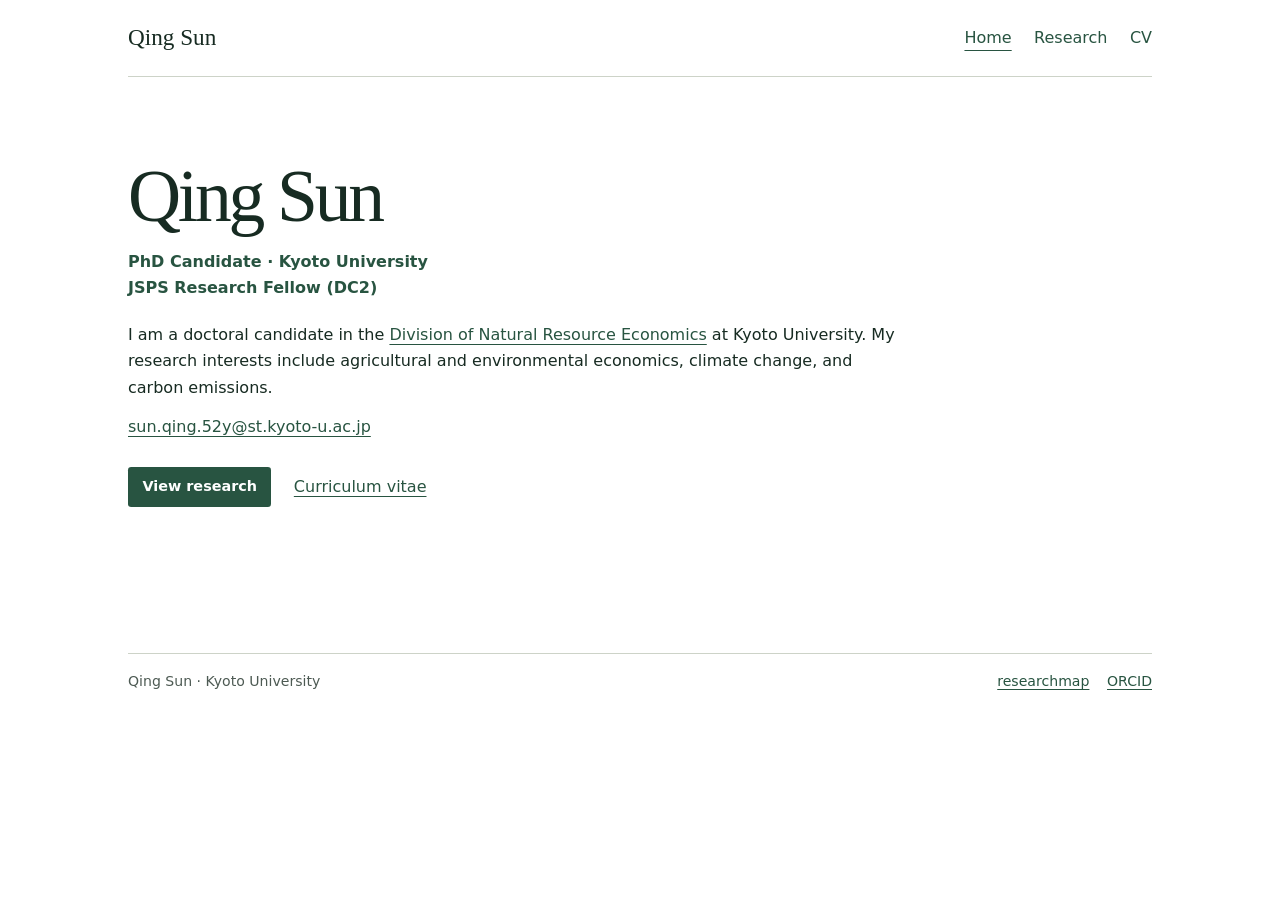
==== index.html @ 7d437a00 "Update the academic profile and organize research papers by status" ====
<!doctype html>
<html lang="en">
<head>
  <meta charset="utf-8">
  <meta name="viewport" content="width=device-width, initial-scale=1">
  <meta name="description" content="Qing Sun is a PhD candidate in natural resource economics at Kyoto University and a JSPS Research Fellow (DC2).">
  <title>Qing Sun | Kyoto University</title>
  <link rel="stylesheet" href="assets/site.css">
</head>
<body>
  <a class="skip-link" href="#main">Skip to content</a>
  <header class="masthead wrap">
    <a class="nameplate" href="index.html">Qing Sun</a>
    <nav aria-label="Main navigation">
      <a href="index.html" aria-current="page">Home</a>
      <a href="research.html">Research</a>
      <a href="cv.html">CV</a>
    </nav>
  </header>
  <main id="main" class="wrap">
    <div class="introduction reading">
      <h1>Qing Sun</h1>
      <p class="role">PhD Candidate · Kyoto University<br>JSPS Research Fellow (DC2)</p>
      <p>I am a doctoral candidate in the <a href="https://www.reseco.kais.kyoto-u.ac.jp/en/">Division of Natural Resource Economics</a> at Kyoto University. My research interests include agricultural and environmental economics, climate change, and carbon emissions.</p>
      <p><a href="mailto:sun.qing.52y@st.kyoto-u.ac.jp">sun.qing.52y@st.kyoto-u.ac.jp</a></p>
      <div class="actions">
        <a class="button" href="research.html">View research</a>
        <a href="cv.html">Curriculum vitae</a>
      </div>
      <!-- A future portrait goes here, beneath the introduction. -->
      <figure class="portrait-slot"></figure>
    </div>
  </main>
  <footer class="footnote wrap" id="contact">
    <span>Qing Sun · Kyoto University</span>
    <div><a href="https://researchmap.jp/chinsun">researchmap</a><a href="https://orcid.org/0009-0005-6671-2996">ORCID</a></div>
  </footer>
</body>
</html>
---- assets/site.css ----
:root {
  color-scheme: light;
  --ink: #172b22;
  --muted: #4d5a53;
  --accent: #285441;
  --line: #cdd3c8;
  --serif: Georgia, "Times New Roman", serif;
  --sans: system-ui, -apple-system, "Segoe UI", sans-serif;
}
*, *::before, *::after { box-sizing: border-box; }
body { margin: 0; background: #fff; color: var(--ink); font: 1rem/1.65 var(--sans); }
h1, h2, h3, p, figure, dl, dd, ol { margin: 0; }
a { color: var(--accent); text-underline-offset: 0.22em; }
a:hover { text-decoration-thickness: 2px; }
:focus-visible { outline: 2px solid var(--accent); outline-offset: 4px; }
.wrap { width: min(calc(100% - 4rem), 64rem); margin-inline: auto; }
.skip-link { position: fixed; top: 0.5rem; left: 0.5rem; z-index: 2; padding: 0.5rem; background: white; }
.skip-link:not(:focus) { clip-path: inset(100%); }
.masthead, .footnote { display: flex; align-items: center; justify-content: space-between; flex-wrap: wrap; gap: 0.35rem 1.2rem; }
.masthead { padding-block: 1.25rem; border-bottom: 1px solid var(--line); }
.nameplate { font: 1.45rem/1.1 var(--serif); text-decoration: none; color: var(--ink); }
nav { display: flex; align-items: center; gap: 1.4rem; }
nav a { padding-block: 0.3rem; text-decoration: none; }
nav a:hover, nav a[aria-current] { text-decoration: underline; text-underline-offset: 0.42em; }
main { min-height: 64vh; padding-block: clamp(2.75rem, 6.5vw, 5rem); }
h1, h2, h3 { font-family: var(--serif); font-weight: 400; }
h1 { font-size: clamp(2.7rem, 5.8vw, 4.6rem); line-height: 1.07; letter-spacing: -0.045em; }
h2 { font-size: clamp(1.55rem, 3vw, 2rem); line-height: 1.2; letter-spacing: -0.025em; }
h3 { font-size: clamp(1.25rem, 2.5vw, 1.6rem); line-height: 1.35; }
.role { margin-block: 0.8rem 1.3rem; color: var(--accent); font-weight: 550; }
.introduction > p + p { margin-top: 0.8rem; }
.actions { display: flex; flex-wrap: wrap; gap: 1rem 1.4rem; align-items: center; margin-top: 1.65rem; }
.button { display: inline-block; padding: 0.5rem 0.9rem; border-radius: 0.2rem; color: white; background: var(--accent); text-decoration: none; font-size: 0.9rem; font-weight: 600; }
.button:hover { background: var(--ink); }
.portrait-slot:empty { display: none; }
.portrait-slot img { display: block; max-width: min(100%, 22rem); height: auto; margin-top: 1.75rem; }
.reading { max-width: 49rem; }
.intro { max-width: 61ch; margin-block: 1rem; color: var(--muted); }
.section { margin-top: 2rem; padding-top: 1.35rem; border-top: 1px solid var(--line); }
.paper-group + .paper-group { margin-top: 2.1rem; }
.paper-titles { margin: 0.85rem 0 0; padding-left: 1.25rem; }
.paper-titles li + li { margin-top: 0.7rem; }
.cv h1 { font-size: clamp(1.65rem, 2.6vw, 2.05rem); letter-spacing: -0.025em; }
.cv h2 { font-size: clamp(1.25rem, 2vw, 1.5rem); }
.cv-row { display: grid; grid-template-columns: 10rem minmax(0, 1fr); gap: 0.15rem 1rem; margin-top: 1rem; }
dt { color: var(--muted); font-variant-numeric: tabular-nums; }
.references { padding-left: 1.35rem; }
.references li { margin-top: 0.85rem; }
.footnote { border-top: 1px solid var(--line); padding-block: 1rem 1.5rem; color: var(--muted); font-size: 0.88rem; }
.footnote a + a { margin-left: 1.1rem; }
@media (max-width: 43rem) {
  .wrap { width: min(calc(100% - 2.5rem), 36rem); }
  .cv-row { grid-template-columns: 1fr; }
}
@media (max-width: 25rem) {
  .wrap { width: calc(100% - 2rem); }
  nav { gap: 0.85rem; }
}
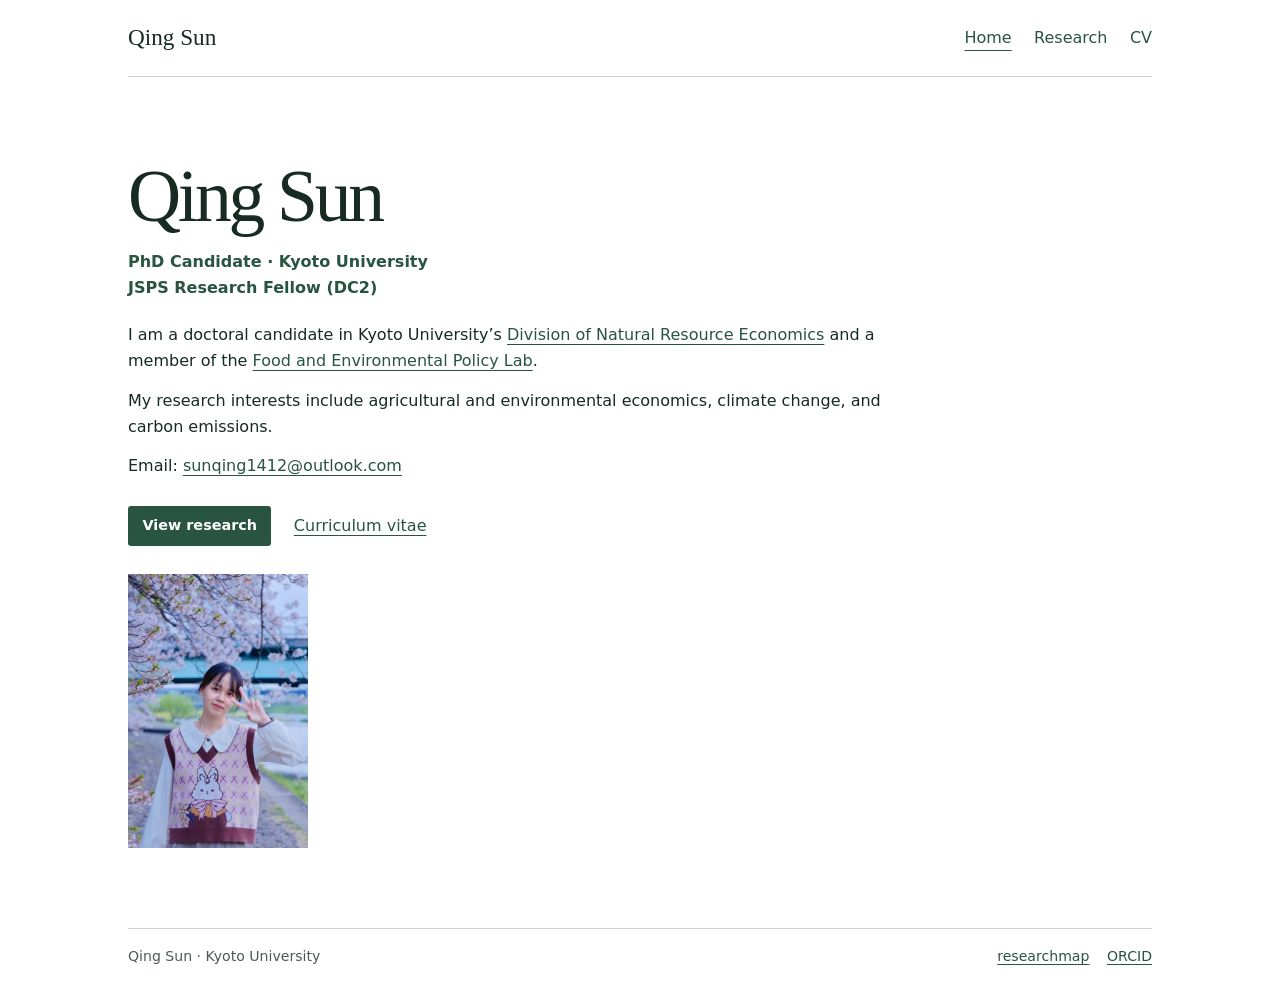
==== commit a7771719: "Update homepage affiliation, research interests, email, and portrait" ====
--- a/index.html
+++ b/index.html
@@ -21,14 +21,16 @@
     <div class="introduction reading">
       <h1>Qing Sun</h1>
       <p class="role">PhD Candidate · Kyoto University<br>JSPS Research Fellow (DC2)</p>
-      <p>I am a doctoral candidate in the <a href="https://www.reseco.kais.kyoto-u.ac.jp/en/">Division of Natural Resource Economics</a> at Kyoto University. My research interests include agricultural and environmental economics, climate change, and carbon emissions.</p>
-      <p><a href="mailto:sun.qing.52y@st.kyoto-u.ac.jp">sun.qing.52y@st.kyoto-u.ac.jp</a></p>
+      <p>I am a doctoral candidate in Kyoto University’s <a href="https://www.reseco.kais.kyoto-u.ac.jp/en/">Division of Natural Resource Economics</a> and a member of the <a href="https://www.reseco.kais.kyoto-u.ac.jp/en/lab/food-and-environmental-policy/">Food and Environmental Policy Lab</a>.</p>
+      <p>My research interests include agricultural and environmental economics, climate change, and carbon emissions.</p>
+      <p>Email: <a href="mailto:sunqing1412@outlook.com">sunqing1412@outlook.com</a></p>
       <div class="actions">
         <a class="button" href="research.html">View research</a>
         <a href="cv.html">Curriculum vitae</a>
       </div>
-      <!-- A future portrait goes here, beneath the introduction. -->
-      <figure class="portrait-slot"></figure>
+      <figure class="portrait-slot">
+        <img src="assets/qing-sun.webp" width="180" height="274" alt="Qing Sun beneath cherry blossoms">
+      </figure>
     </div>
   </main>
   <footer class="footnote wrap" id="contact">
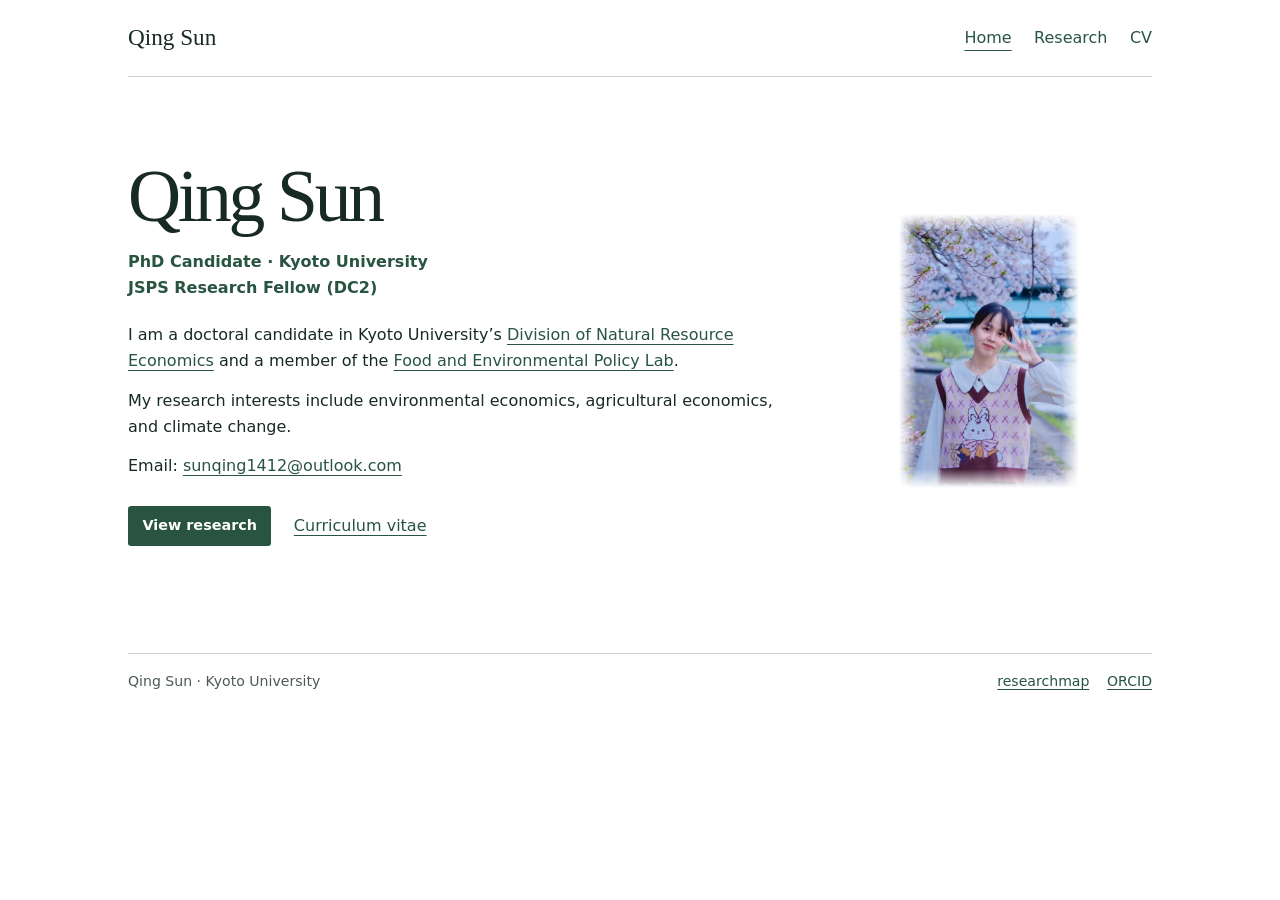
==== commit 48bc432d: "Update research interests and place the profile photo beside the introduction" ====
--- a/index.html
+++ b/index.html
@@ -5,7 +5,7 @@
   <meta name="viewport" content="width=device-width, initial-scale=1">
   <meta name="description" content="Qing Sun is a PhD candidate in natural resource economics at Kyoto University and a JSPS Research Fellow (DC2).">
   <title>Qing Sun | Kyoto University</title>
-  <link rel="stylesheet" href="assets/site.css">
+  <link rel="stylesheet" href="assets/site.css?v=portrait-layout">
 </head>
 <body>
   <a class="skip-link" href="#main">Skip to content</a>
@@ -18,15 +18,19 @@
     </nav>
   </header>
   <main id="main" class="wrap">
-    <div class="introduction reading">
-      <h1>Qing Sun</h1>
-      <p class="role">PhD Candidate · Kyoto University<br>JSPS Research Fellow (DC2)</p>
-      <p>I am a doctoral candidate in Kyoto University’s <a href="https://www.reseco.kais.kyoto-u.ac.jp/en/">Division of Natural Resource Economics</a> and a member of the <a href="https://www.reseco.kais.kyoto-u.ac.jp/en/lab/food-and-environmental-policy/">Food and Environmental Policy Lab</a>.</p>
-      <p>My research interests include agricultural and environmental economics, climate change, and carbon emissions.</p>
-      <p>Email: <a href="mailto:sunqing1412@outlook.com">sunqing1412@outlook.com</a></p>
-      <div class="actions">
-        <a class="button" href="research.html">View research</a>
-        <a href="cv.html">Curriculum vitae</a>
+    <div class="profile">
+      <div class="profile-heading">
+        <h1>Qing Sun</h1>
+        <p class="role">PhD Candidate · Kyoto University<br>JSPS Research Fellow (DC2)</p>
+      </div>
+      <div class="introduction">
+        <p>I am a doctoral candidate in Kyoto University’s <a href="https://www.reseco.kais.kyoto-u.ac.jp/en/">Division of Natural Resource Economics</a> and a member of the <a href="https://www.reseco.kais.kyoto-u.ac.jp/en/lab/food-and-environmental-policy/">Food and Environmental Policy Lab</a>.</p>
+        <p>My research interests include environmental economics, agricultural economics, and climate change.</p>
+        <p>Email: <a href="mailto:sunqing1412@outlook.com">sunqing1412@outlook.com</a></p>
+        <div class="actions">
+          <a class="button" href="research.html">View research</a>
+          <a href="cv.html">Curriculum vitae</a>
+        </div>
       </div>
       <figure class="portrait-slot">
         <img src="assets/qing-sun.webp" width="180" height="274" alt="Qing Sun beneath cherry blossoms">
--- a/assets/site.css
+++ b/assets/site.css
@@ -32,8 +32,25 @@
 .actions { display: flex; flex-wrap: wrap; gap: 1rem 1.4rem; align-items: center; margin-top: 1.65rem; }
 .button { display: inline-block; padding: 0.5rem 0.9rem; border-radius: 0.2rem; color: white; background: var(--accent); text-decoration: none; font-size: 0.9rem; font-weight: 600; }
 .button:hover { background: var(--ink); }
-.portrait-slot:empty { display: none; }
-.portrait-slot img { display: block; max-width: min(100%, 22rem); height: auto; margin-top: 1.75rem; }
+.profile {
+  display: grid;
+  grid-template-columns: minmax(0, 2fr) minmax(0, 1fr);
+  grid-template-areas: "heading portrait" "intro portrait";
+  column-gap: clamp(1.25rem, 4vw, 3rem);
+}
+.profile-heading { grid-area: heading; align-self: end; }
+.introduction { grid-area: intro; }
+.portrait-slot { grid-area: portrait; place-self: center; width: min(100%, 180px); position: relative; }
+.portrait-slot img { display: block; width: 100%; height: auto; }
+.portrait-slot::after {
+  content: "";
+  position: absolute;
+  inset: 0;
+  pointer-events: none;
+  background:
+    linear-gradient(to right, white, transparent 10%, transparent 90%, white),
+    linear-gradient(to bottom, white, transparent 7%, transparent 93%, white);
+}
 .reading { max-width: 49rem; }
 .intro { max-width: 61ch; margin-block: 1rem; color: var(--muted); }
 .section { margin-top: 2rem; padding-top: 1.35rem; border-top: 1px solid var(--line); }
@@ -52,6 +69,15 @@
   .wrap { width: min(calc(100% - 2.5rem), 36rem); }
   .cv-row { grid-template-columns: 1fr; }
 }
+@media (max-width: 32rem) {
+  .profile {
+    grid-template-columns: minmax(0, 1fr) clamp(5rem, 25vw, 7.5rem);
+    grid-template-areas: "heading portrait" "intro intro";
+    gap: 1.35rem 1rem;
+  }
+  .profile-heading { align-self: center; }
+  .profile .role { margin-bottom: 0; }
+}
 @media (max-width: 25rem) {
   .wrap { width: calc(100% - 2rem); }
   nav { gap: 0.85rem; }
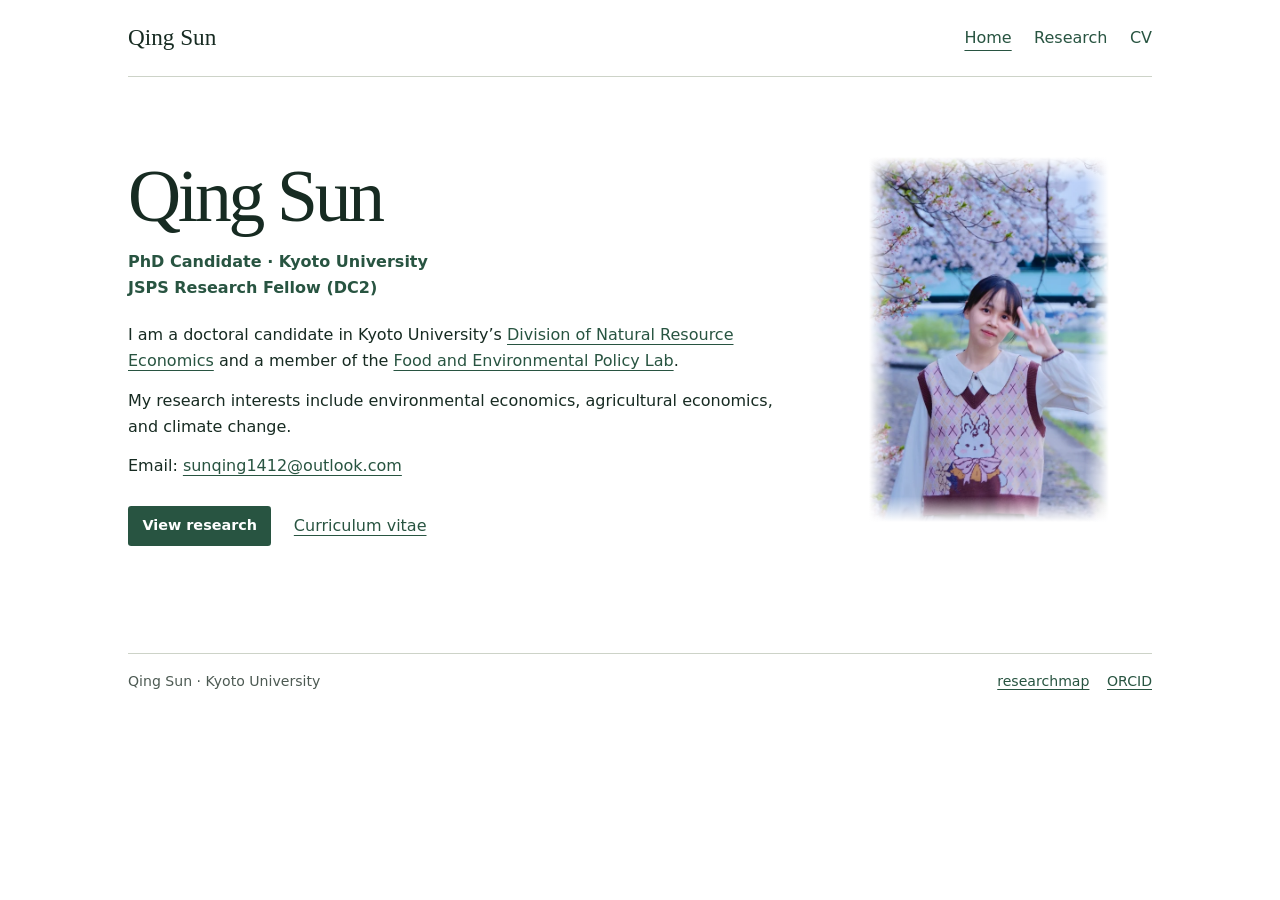
==== commit b878143f: "Refresh portrait dimensions and sizing instructions" ====
--- a/index.html
+++ b/index.html
@@ -5,7 +5,7 @@
   <meta name="viewport" content="width=device-width, initial-scale=1">
   <meta name="description" content="Qing Sun is a PhD candidate in natural resource economics at Kyoto University and a JSPS Research Fellow (DC2).">
   <title>Qing Sun | Kyoto University</title>
-  <link rel="stylesheet" href="assets/site.css?v=portrait-layout">
+  <link rel="stylesheet" href="assets/site.css?v=portrait-alignment">
 </head>
 <body>
   <a class="skip-link" href="#main">Skip to content</a>
@@ -33,7 +33,7 @@
         </div>
       </div>
       <figure class="portrait-slot">
-        <img src="assets/qing-sun.webp" width="180" height="274" alt="Qing Sun beneath cherry blossoms">
+        <img src="assets/qing-sun.webp" width="540" height="822" alt="Qing Sun beneath cherry blossoms">
       </figure>
     </div>
   </main>
--- a/assets/site.css
+++ b/assets/site.css
@@ -38,9 +38,9 @@
   grid-template-areas: "heading portrait" "intro portrait";
   column-gap: clamp(1.25rem, 4vw, 3rem);
 }
-.profile-heading { grid-area: heading; align-self: end; }
+.profile-heading { grid-area: heading; align-self: start; }
 .introduction { grid-area: intro; }
-.portrait-slot { grid-area: portrait; place-self: center; width: min(100%, 180px); position: relative; }
+.portrait-slot { grid-area: portrait; place-self: start center; width: min(100%, 240px); position: relative; }
 .portrait-slot img { display: block; width: 100%; height: auto; }
 .portrait-slot::after {
   content: "";
@@ -71,11 +71,10 @@
 }
 @media (max-width: 32rem) {
   .profile {
-    grid-template-columns: minmax(0, 1fr) clamp(5rem, 25vw, 7.5rem);
+    grid-template-columns: minmax(0, 1fr) clamp(5rem, 28vw, 8rem);
     grid-template-areas: "heading portrait" "intro intro";
     gap: 1.35rem 1rem;
   }
-  .profile-heading { align-self: center; }
   .profile .role { margin-bottom: 0; }
 }
 @media (max-width: 25rem) {
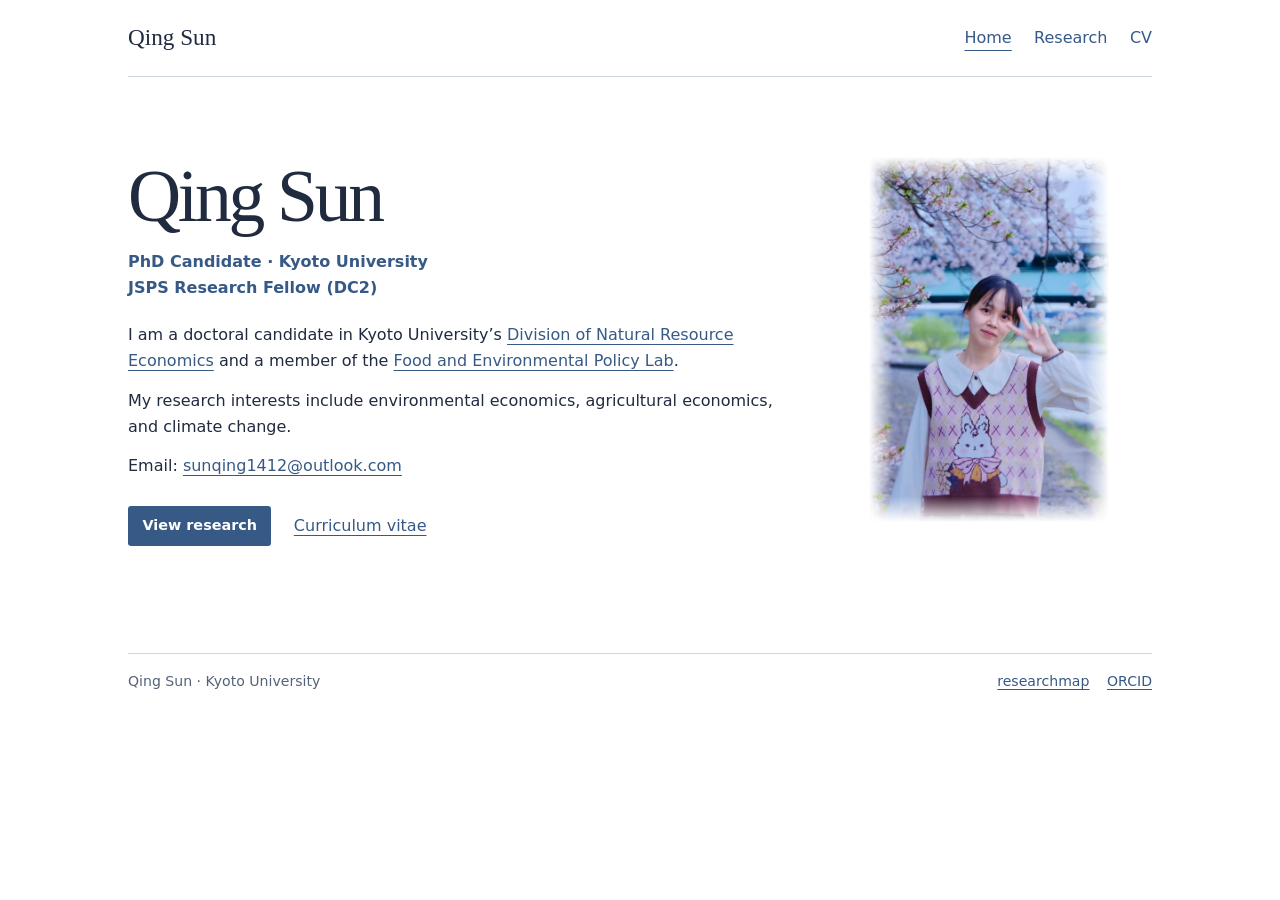
==== commit fc82c6f5: "Load the new palette on Home, Research and CV" ====
--- a/index.html
+++ b/index.html
@@ -5,7 +5,7 @@
   <meta name="viewport" content="width=device-width, initial-scale=1">
   <meta name="description" content="Qing Sun is a PhD candidate in natural resource economics at Kyoto University and a JSPS Research Fellow (DC2).">
   <title>Qing Sun | Kyoto University</title>
-  <link rel="stylesheet" href="assets/site.css?v=portrait-alignment">
+  <link rel="stylesheet" href="assets/site.css?v=slate-blue">
 </head>
 <body>
   <a class="skip-link" href="#main">Skip to content</a>
--- a/assets/site.css
+++ b/assets/site.css
@@ -1,9 +1,9 @@
 :root {
   color-scheme: light;
-  --ink: #172b22;
-  --muted: #4d5a53;
-  --accent: #285441;
-  --line: #cdd3c8;
+  --ink: #202b40;
+  --muted: #556278;
+  --accent: #365986;
+  --line: #cfd6e0;
   --serif: Georgia, "Times New Roman", serif;
   --sans: system-ui, -apple-system, "Segoe UI", sans-serif;
 }
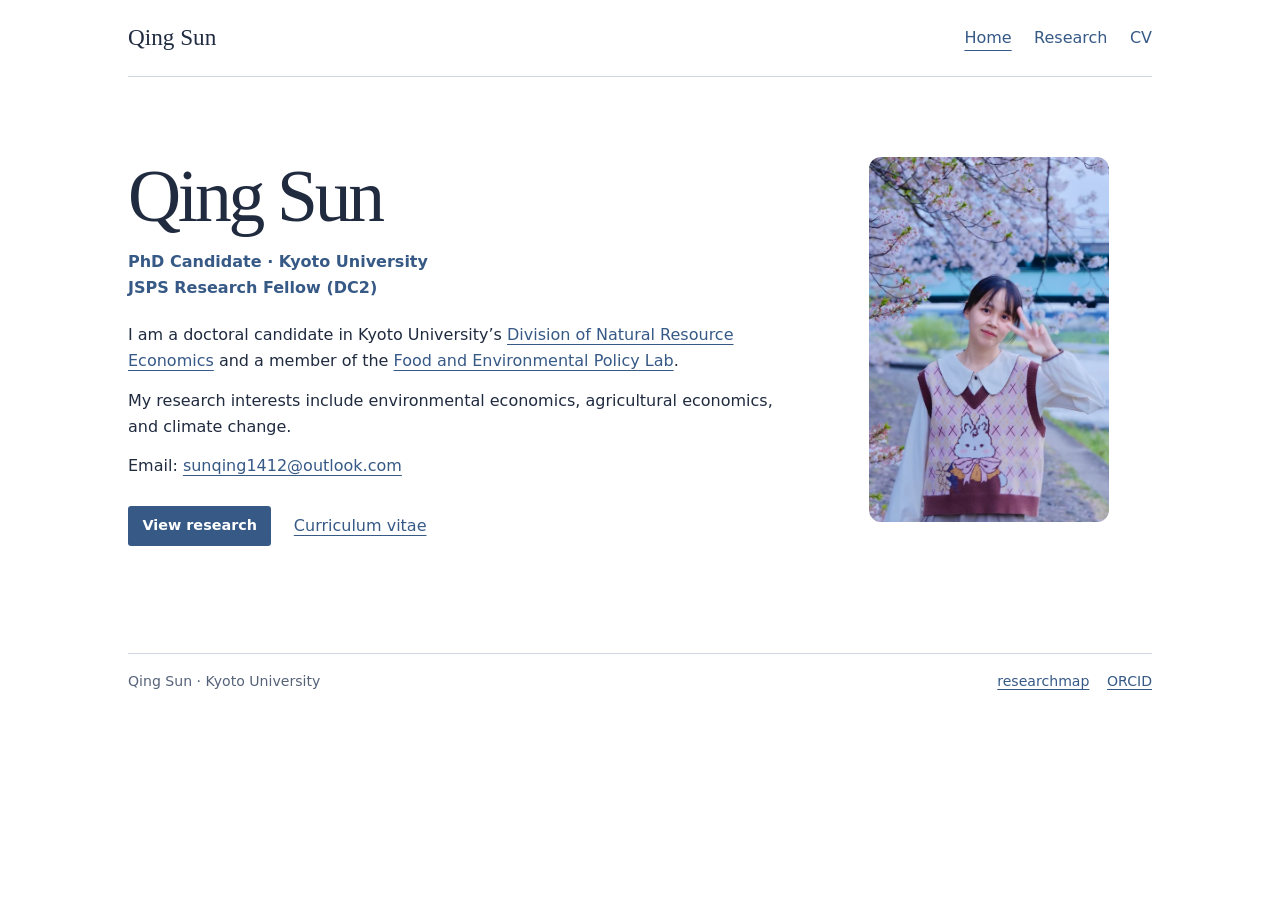
==== commit 0442034e: "Load the rounded portrait and update its styling note" ====
--- a/index.html
+++ b/index.html
@@ -5,7 +5,7 @@
   <meta name="viewport" content="width=device-width, initial-scale=1">
   <meta name="description" content="Qing Sun is a PhD candidate in natural resource economics at Kyoto University and a JSPS Research Fellow (DC2).">
   <title>Qing Sun | Kyoto University</title>
-  <link rel="stylesheet" href="assets/site.css?v=slate-blue">
+  <link rel="stylesheet" href="assets/site.css?v=rounded-portrait">
 </head>
 <body>
   <a class="skip-link" href="#main">Skip to content</a>
--- a/assets/site.css
+++ b/assets/site.css
@@ -40,17 +40,8 @@
 }
 .profile-heading { grid-area: heading; align-self: start; }
 .introduction { grid-area: intro; }
-.portrait-slot { grid-area: portrait; place-self: start center; width: min(100%, 240px); position: relative; }
-.portrait-slot img { display: block; width: 100%; height: auto; }
-.portrait-slot::after {
-  content: "";
-  position: absolute;
-  inset: 0;
-  pointer-events: none;
-  background:
-    linear-gradient(to right, white, transparent 10%, transparent 90%, white),
-    linear-gradient(to bottom, white, transparent 7%, transparent 93%, white);
-}
+.portrait-slot { grid-area: portrait; place-self: start center; width: min(100%, 240px); }
+.portrait-slot img { display: block; width: 100%; height: auto; border-radius: 12px; }
 .reading { max-width: 49rem; }
 .intro { max-width: 61ch; margin-block: 1rem; color: var(--muted); }
 .section { margin-top: 2rem; padding-top: 1.35rem; border-top: 1px solid var(--line); }
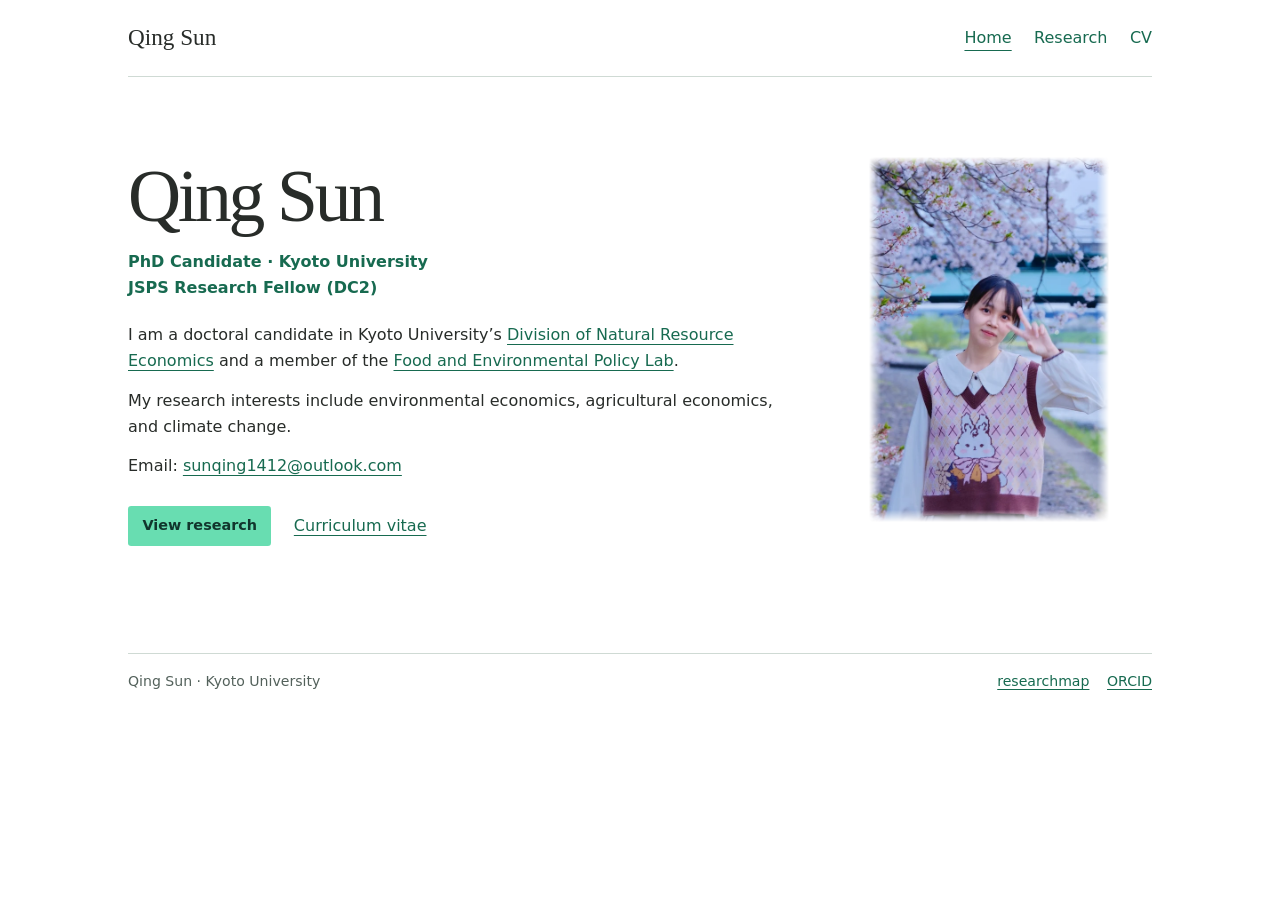
==== commit e53e8145: "Use the mint theme on all pages and document the root site address" ====
--- a/index.html
+++ b/index.html
@@ -5,7 +5,7 @@
   <meta name="viewport" content="width=device-width, initial-scale=1">
   <meta name="description" content="Qing Sun is a PhD candidate in natural resource economics at Kyoto University and a JSPS Research Fellow (DC2).">
   <title>Qing Sun | Kyoto University</title>
-  <link rel="stylesheet" href="assets/site.css?v=rounded-portrait">
+  <link rel="stylesheet" href="assets/site.css?v=mint-feather">
 </head>
 <body>
   <a class="skip-link" href="#main">Skip to content</a>
--- a/assets/site.css
+++ b/assets/site.css
@@ -1,9 +1,11 @@
 :root {
   color-scheme: light;
-  --ink: #202b40;
-  --muted: #556278;
-  --accent: #365986;
-  --line: #cfd6e0;
+  --ink: #282c29;
+  --muted: #53615b;
+  --accent: #176a50;
+  --mint: #68ddb1;
+  --button-ink: #11362d;
+  --line: #cfdad4;
   --serif: Georgia, "Times New Roman", serif;
   --sans: system-ui, -apple-system, "Segoe UI", sans-serif;
 }
@@ -30,8 +32,8 @@
 .role { margin-block: 0.8rem 1.3rem; color: var(--accent); font-weight: 550; }
 .introduction > p + p { margin-top: 0.8rem; }
 .actions { display: flex; flex-wrap: wrap; gap: 1rem 1.4rem; align-items: center; margin-top: 1.65rem; }
-.button { display: inline-block; padding: 0.5rem 0.9rem; border-radius: 0.2rem; color: white; background: var(--accent); text-decoration: none; font-size: 0.9rem; font-weight: 600; }
-.button:hover { background: var(--ink); }
+.button { display: inline-block; padding: 0.5rem 0.9rem; border-radius: 0.2rem; color: var(--button-ink); background: var(--mint); text-decoration: none; font-size: 0.9rem; font-weight: 600; }
+.button:hover { background: var(--accent); color: white; }
 .profile {
   display: grid;
   grid-template-columns: minmax(0, 2fr) minmax(0, 1fr);
@@ -40,8 +42,19 @@
 }
 .profile-heading { grid-area: heading; align-self: start; }
 .introduction { grid-area: intro; }
-.portrait-slot { grid-area: portrait; place-self: start center; width: min(100%, 240px); }
-.portrait-slot img { display: block; width: 100%; height: auto; border-radius: 12px; }
+.portrait-slot {
+  --feather: 12px;
+  grid-area: portrait;
+  place-self: start center;
+  width: min(100%, 240px);
+  mask-image: linear-gradient(to bottom, transparent, black var(--feather), black calc(100% - var(--feather)), transparent);
+}
+.portrait-slot img {
+  display: block;
+  width: 100%;
+  height: auto;
+  mask-image: linear-gradient(to right, transparent, black var(--feather), black calc(100% - var(--feather)), transparent);
+}
 .reading { max-width: 49rem; }
 .intro { max-width: 61ch; margin-block: 1rem; color: var(--muted); }
 .section { margin-top: 2rem; padding-top: 1.35rem; border-top: 1px solid var(--line); }
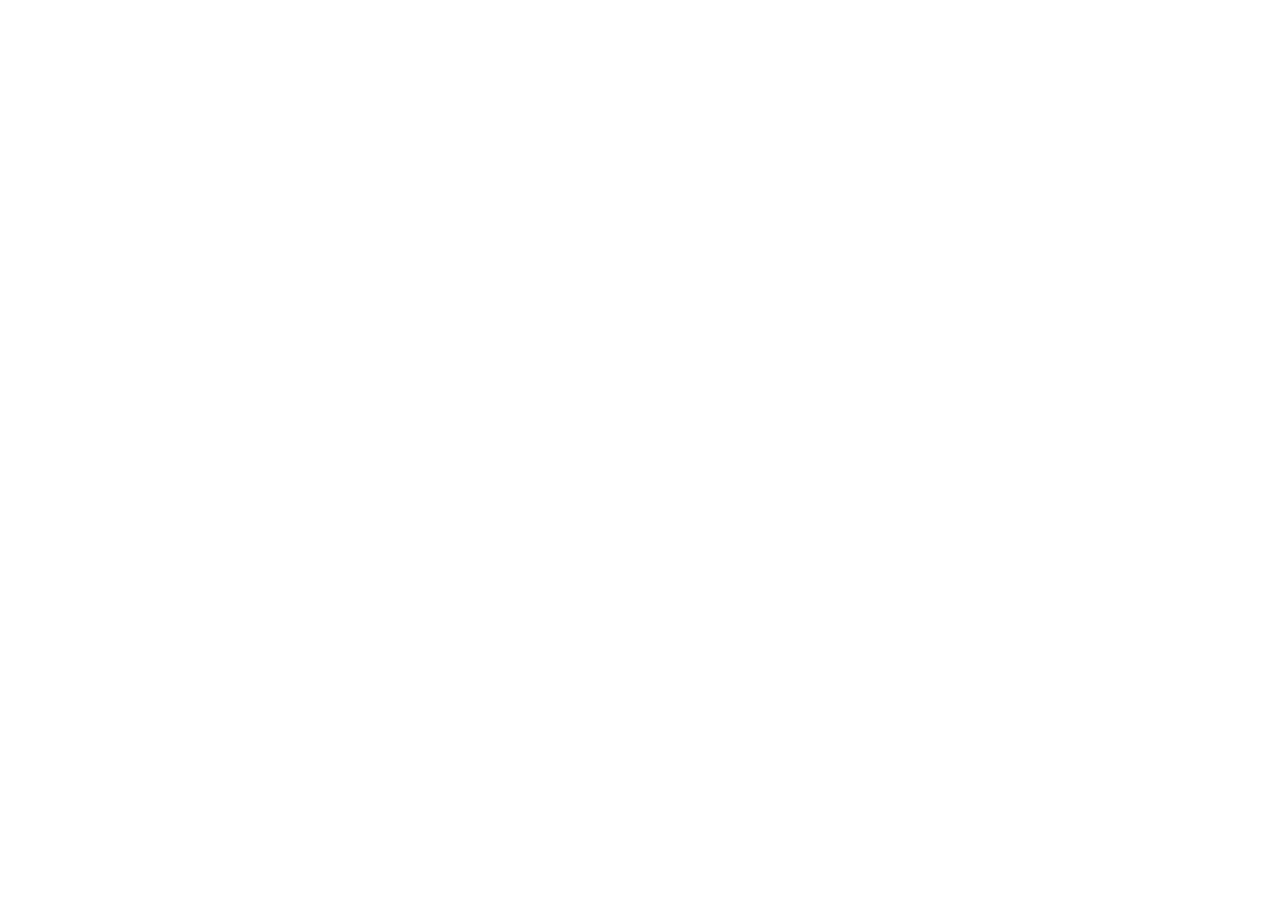
==== commit 5c07310f: "Forward old page links to sunnyqingsun.github.io" ====
--- a/index.html
+++ b/index.html
@@ -3,43 +3,17 @@
 <head>
   <meta charset="utf-8">
   <meta name="viewport" content="width=device-width, initial-scale=1">
-  <meta name="description" content="Qing Sun is a PhD candidate in natural resource economics at Kyoto University and a JSPS Research Fellow (DC2).">
-  <title>Qing Sun | Kyoto University</title>
-  <link rel="stylesheet" href="assets/site.css?v=mint-feather">
+  <title>Qing Sun’s academic homepage has moved</title>
+  <link rel="canonical" href="https://sunnyqingsun.github.io/">
+  <script>
+    const destination = new URL("https://sunnyqingsun.github.io/");
+    destination.search = window.location.search;
+    destination.hash = window.location.hash;
+    window.location.replace(destination.href);
+  </script>
+  <meta http-equiv="refresh" content="0; url=https://sunnyqingsun.github.io/">
 </head>
 <body>
-  <a class="skip-link" href="#main">Skip to content</a>
-  <header class="masthead wrap">
-    <a class="nameplate" href="index.html">Qing Sun</a>
-    <nav aria-label="Main navigation">
-      <a href="index.html" aria-current="page">Home</a>
-      <a href="research.html">Research</a>
-      <a href="cv.html">CV</a>
-    </nav>
-  </header>
-  <main id="main" class="wrap">
-    <div class="profile">
-      <div class="profile-heading">
-        <h1>Qing Sun</h1>
-        <p class="role">PhD Candidate · Kyoto University<br>JSPS Research Fellow (DC2)</p>
-      </div>
-      <div class="introduction">
-        <p>I am a doctoral candidate in Kyoto University’s <a href="https://www.reseco.kais.kyoto-u.ac.jp/en/">Division of Natural Resource Economics</a> and a member of the <a href="https://www.reseco.kais.kyoto-u.ac.jp/en/lab/food-and-environmental-policy/">Food and Environmental Policy Lab</a>.</p>
-        <p>My research interests include environmental economics, agricultural economics, and climate change.</p>
-        <p>Email: <a href="mailto:sunqing1412@outlook.com">sunqing1412@outlook.com</a></p>
-        <div class="actions">
-          <a class="button" href="research.html">View research</a>
-          <a href="cv.html">Curriculum vitae</a>
-        </div>
-      </div>
-      <figure class="portrait-slot">
-        <img src="assets/qing-sun.webp" width="540" height="822" alt="Qing Sun beneath cherry blossoms">
-      </figure>
-    </div>
-  </main>
-  <footer class="footnote wrap" id="contact">
-    <span>Qing Sun · Kyoto University</span>
-    <div><a href="https://researchmap.jp/chinsun">researchmap</a><a href="https://orcid.org/0009-0005-6671-2996">ORCID</a></div>
-  </footer>
+  <p>This page has moved. <a href="https://sunnyqingsun.github.io/">Visit Qing Sun’s academic homepage</a>.</p>
 </body>
 </html>
